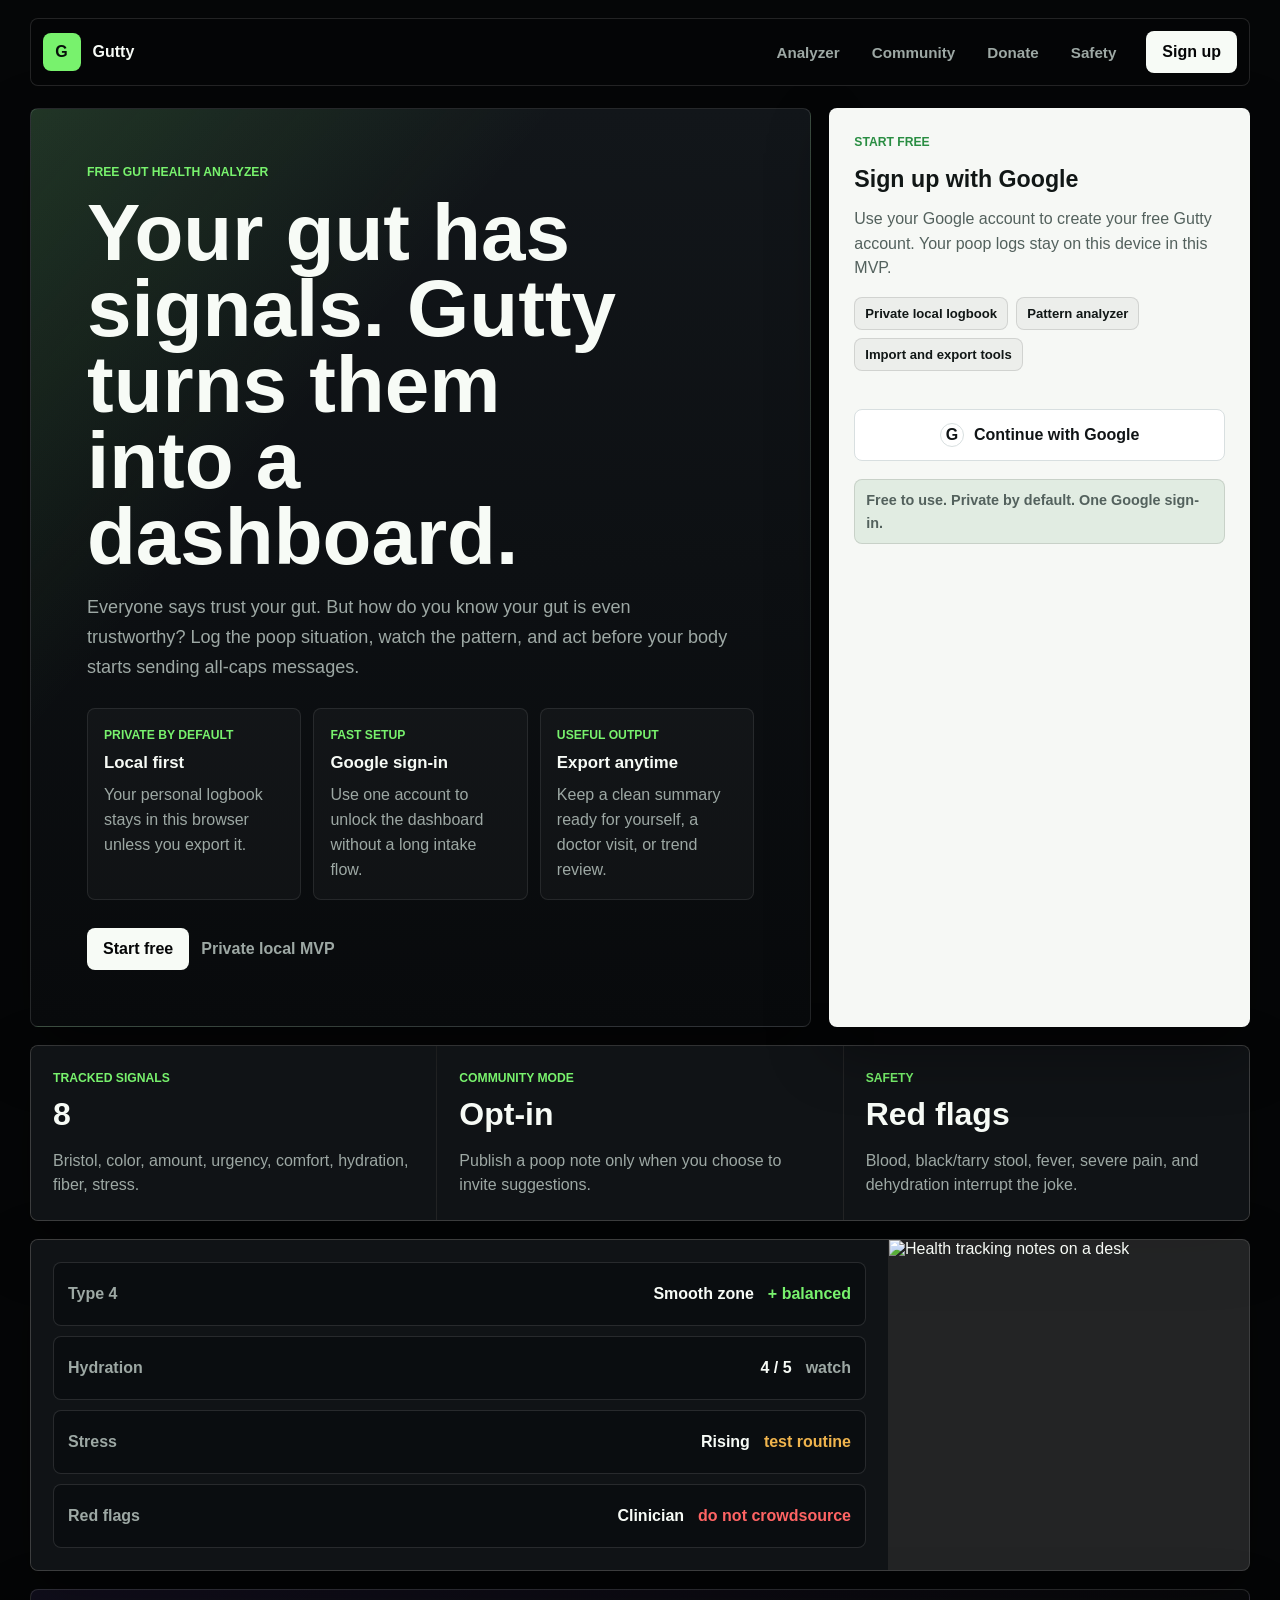
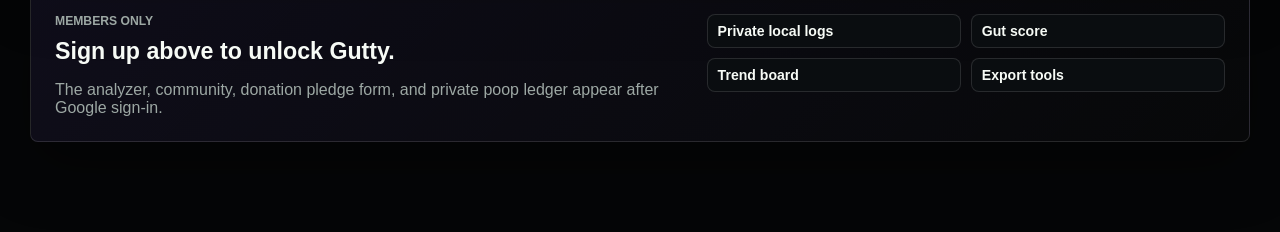
==== index.html @ aa3852d0 "Hide public Gutty sections after cached sign-in" ====
<!doctype html>
<html lang="en">
  <head>
    <meta charset="utf-8" />
    <meta name="viewport" content="width=device-width, initial-scale=1" />
    <title>Gutty</title>
    <link rel="stylesheet" href="/styles.css?v=20260505-dashboard2" />
  </head>
  <body>
    <main class="app-shell">
      <nav class="top-nav" aria-label="Gutty navigation">
        <div class="brand-row">
          <span class="brand-mark">G</span>
          <span class="brand-name">Gutty</span>
        </div>
        <div class="nav-links" data-auth-only hidden>
          <a href="#analyzer">Analyzer</a>
          <a href="#community">Community</a>
          <a href="#donate">Donate</a>
          <a href="#safety">Safety</a>
        </div>
        <a id="navAction" class="nav-action" href="#signup">Sign up</a>
      </nav>

      <section class="hero" data-public-only>
        <div class="hero-copy">
          <p class="eyebrow">Free gut health analyzer</p>
          <h1>Your gut has signals. Gutty turns them into a dashboard.</h1>
          <p class="lede">
            Everyone says trust your gut. But how do you know your gut is even trustworthy? Log the poop
            situation, watch the pattern, and act before your body starts sending all-caps messages.
          </p>
          <div class="hero-trust-grid" aria-label="Gutty basics">
            <article>
              <span class="label">Private by default</span>
              <strong>Local first</strong>
              <p>Your personal logbook stays in this browser unless you export it.</p>
            </article>
            <article>
              <span class="label">Fast setup</span>
              <strong>Google sign-in</strong>
              <p>Use one account to unlock the dashboard without a long intake flow.</p>
            </article>
            <article>
              <span class="label">Useful output</span>
              <strong>Export anytime</strong>
              <p>Keep a clean summary ready for yourself, a doctor visit, or trend review.</p>
            </article>
          </div>
          <div class="hero-actions">
            <a class="hero-button" href="#signup">Start free</a>
            <span id="privacyMode">Private local MVP</span>
          </div>
        </div>
        <aside id="signup" class="signup-panel" aria-label="Sign up for Gutty">
          <p class="kicker" id="signupKicker">Start free</p>
          <h2 id="signupTitle">Sign up with Google</h2>
          <p id="signupCopy">
            Use your Google account to create your free Gutty account. Your poop logs stay on this device in
            this MVP.
          </p>
          <div class="signup-notes" aria-label="What happens after signup">
            <div>Private local logbook</div>
            <div>Pattern analyzer</div>
            <div>Import and export tools</div>
          </div>
          <div id="googleAuthBlock" class="google-auth-block">
            <button id="googleSignupButton" type="button" class="google-button" aria-label="Continue with Google">
              <span class="google-mark">G</span>
              Continue with Google
            </button>
          </div>
          <div id="signedInPanel" class="signed-in-panel" hidden>
            <span class="signed-in-label">Google account connected</span>
            <strong id="signedInName">Signed in</strong>
            <span id="signedInEmail"></span>
            <button id="signOutButton" type="button" class="text-button">Sign out</button>
          </div>
          <form id="signupForm" class="gut-form backup-signup" hidden>
            <label>
              Name
              <input name="name" type="text" autocomplete="name" placeholder="Sandra" />
            </label>
            <label>
              Email
              <input name="email" type="email" autocomplete="email" placeholder="you@example.com" />
            </label>
            <label>
              What are you tracking?
              <select name="reason">
                <option value="google signup">Google signup</option>
                <option value="building a baseline">Building a baseline</option>
                <option value="constipation patterns">Constipation patterns</option>
                <option value="loose stool patterns">Loose stool patterns</option>
                <option value="food trigger clues">Food trigger clues</option>
                <option value="general gut curiosity">General gut curiosity</option>
              </select>
            </label>
            <button type="submit" class="primary">Use Gutty free</button>
          </form>
          <p id="signupStatus" class="status-pill">No payment. No shame. Just your Google account.</p>
        </aside>
      </section>

      <section class="exchange-strip" aria-label="Gutty highlights" data-public-only>
        <article>
          <span class="label">Tracked signals</span>
          <strong>8</strong>
          <p>Bristol, color, amount, urgency, comfort, hydration, fiber, stress.</p>
        </article>
        <article>
          <span class="label">Community mode</span>
          <strong>Opt-in</strong>
          <p>Publish a poop note only when you choose to invite suggestions.</p>
        </article>
        <article>
          <span class="label">Safety</span>
          <strong>Red flags</strong>
          <p>Blood, black/tarry stool, fever, severe pain, and dehydration interrupt the joke.</p>
        </article>
      </section>

      <section class="market-preview" aria-label="Gutty signal board" data-public-only>
        <div class="signal-board">
          <div class="signal-row positive">
            <span>Type 4</span>
            <strong>Smooth zone</strong>
            <em>+ balanced</em>
          </div>
          <div class="signal-row">
            <span>Hydration</span>
            <strong>4 / 5</strong>
            <em>watch</em>
          </div>
          <div class="signal-row warning">
            <span>Stress</span>
            <strong>Rising</strong>
            <em>test routine</em>
          </div>
          <div class="signal-row urgent">
            <span>Red flags</span>
            <strong>Clinician</strong>
            <em>do not crowdsource</em>
          </div>
        </div>
        <img
          src="https://images.unsplash.com/photo-1505751172876-fa1923c5c528?auto=format&fit=crop&w=900&q=80"
          alt="Health tracking notes on a desk"
        />
      </section>

      <section id="appGate" class="locked-message" aria-live="polite" data-public-only>
        <div class="gate-layout">
          <div>
            <p class="kicker">Members only</p>
            <h2>Sign up above to unlock Gutty.</h2>
            <p>The analyzer, community, donation pledge form, and private poop ledger appear after Google sign-in.</p>
          </div>
          <div class="gate-list" aria-label="What unlocks after signup">
            <span>Private local logs</span>
            <span>Gut score</span>
            <span>Trend board</span>
            <span>Export tools</span>
          </div>
        </div>
      </section>

      <div id="appContent" class="app-content is-locked" aria-hidden="true" hidden>
        <section class="dashboard-banner" aria-label="How to use Gutty">
          <div>
            <p class="kicker">Private dashboard</p>
            <h2>Your Gutty workspace is ready.</h2>
            <p>Log a field report, review the score and trends, then export a clean summary when the pattern matters.</p>
          </div>
          <div class="dashboard-steps" aria-label="Gutty flow">
            <a href="#logForm">Log</a>
            <a href="#analyzer">Review</a>
            <a href="#community">Export</a>
          </div>
        </section>
      <section id="analyzer" class="grid top-grid" aria-label="Gutty overview">
        <article class="score-panel">
          <p class="kicker">Gut check</p>
          <div class="score-row">
            <strong id="gutScore">50</strong>
            <span>/100</span>
          </div>
          <h2 id="gutHeadline">Gutty is warming up</h2>
          <p id="gutSummary">Log your first situation to start learning your baseline.</p>
          <div class="next-step-box">
            <span class="label">Next move</span>
            <p id="nextStep">The throne awaits data.</p>
          </div>
        </article>

        <article class="metric-strip" aria-label="Stats">
          <div class="metric-block">
            <span class="label">Total logs</span>
            <strong id="logCount">0</strong>
          </div>
          <div class="metric-block">
            <span class="label">This week</span>
            <strong id="weekCount">0</strong>
          </div>
          <div class="metric-block">
            <span class="label">Streak</span>
            <strong id="streakCount">0</strong>
          </div>
          <div class="metric-block">
            <span class="label">Red flags</span>
            <strong id="redFlagCount">0</strong>
          </div>
          <div class="metric-block">
            <span class="label">Avg Bristol</span>
            <strong id="avgBristol">0</strong>
          </div>
          <div class="metric-block">
            <span class="label">Comfort</span>
            <strong id="avgComfort">0</strong>
          </div>
        </article>
      </section>

      <section class="grid main-grid">
        <article class="tool-panel">
          <div class="section-head">
            <p class="kicker">Field report</p>
            <h2>Log your poop situation</h2>
          </div>
          <form id="logForm" class="gut-form">
            <label>
              When
              <input name="logged_at" type="datetime-local" />
            </label>
            <label>
              Bristol type
              <select name="bristol_type" required>
                <option value="1">1 - Hard separate lumps</option>
                <option value="2">2 - Lumpy sausage</option>
                <option value="3">3 - Cracked sausage</option>
                <option value="4" selected>4 - Smooth soft sausage</option>
                <option value="5">5 - Soft blobs</option>
                <option value="6">6 - Mushy fluffy pieces</option>
                <option value="7">7 - Watery liquid</option>
              </select>
            </label>
            <div class="form-row">
              <label>
                Color
                <select name="color">
                  <option value="brown">Brown</option>
                  <option value="green">Green</option>
                  <option value="yellow">Yellow</option>
                  <option value="black">Black</option>
                  <option value="red">Red</option>
                  <option value="pale">Pale</option>
                </select>
              </label>
              <label>
                Amount
                <select name="amount">
                  <option value="small">Small</option>
                  <option value="medium" selected>Medium</option>
                  <option value="large">Large</option>
                </select>
              </label>
            </div>
            <div class="quick-log" aria-label="Quick log presets">
              <button type="button" data-preset="smooth">Smooth baseline</button>
              <button type="button" data-preset="hard">Hard / slow</button>
              <button type="button" data-preset="loose">Loose / urgent</button>
            </div>
            <div class="slider-grid">
              <label>Urgency <input name="urgency" type="range" min="1" max="5" value="3" /></label>
              <label>Comfort <input name="comfort" type="range" min="1" max="5" value="4" /></label>
              <label>Hydration <input name="hydration" type="range" min="1" max="5" value="3" /></label>
              <label>Fiber <input name="fiber" type="range" min="1" max="5" value="3" /></label>
              <label>Stress <input name="stress" type="range" min="1" max="5" value="3" /></label>
            </div>
            <div class="form-row">
              <label>
                Food and drink clues
                <input name="foods" type="text" placeholder="coffee, spicy food, dairy, travel" />
              </label>
              <label>
                Symptoms
                <input name="symptoms" type="text" placeholder="bloating, cramps, gas, nausea" />
              </label>
            </div>
            <fieldset>
              <legend>Red flags</legend>
              <label><input name="flags" type="checkbox" value="blood" /> Blood</label>
              <label><input name="flags" type="checkbox" value="black_tarry" /> Black or tarry</label>
              <label><input name="flags" type="checkbox" value="severe_pain" /> Severe pain</label>
              <label><input name="flags" type="checkbox" value="fever" /> Fever</label>
              <label><input name="flags" type="checkbox" value="dehydration" /> Dehydration</label>
            </fieldset>
            <label>
              Notes
              <textarea name="notes" rows="4" placeholder="What did you eat, drink, feel, or regret?"></textarea>
            </label>
            <button type="submit" class="primary">Analyze this poop</button>
          </form>
          <p id="status" class="status-pill">Ready when your gut is.</p>
        </article>

        <article class="tool-panel">
          <div class="section-head">
            <p class="kicker">Analyzer</p>
            <h2>What Gutty noticed</h2>
          </div>
          <div id="patternList" class="pattern-list"></div>
          <div id="triggerList" class="trigger-list" aria-label="Possible trigger patterns"></div>
          <div id="trendPanel" class="trend-panel" aria-label="Trend snapshot"></div>
          <div id="heatmapPanel" class="heatmap-panel" aria-label="Recent logging heatmap"></div>
          <div id="actionPlan" class="action-plan" aria-label="Suggested next steps"></div>
          <div class="care-note">
            Gutty can notice patterns. Gutty cannot diagnose you. Blood, tarry black stool, severe pain,
            fever, dehydration, or symptoms that persist deserve a real clinician.
          </div>
        </article>
      </section>

      <section id="community" class="grid lower-grid">
        <article id="safety" class="tool-panel">
          <div class="section-head">
            <p class="kicker">Community</p>
            <h2>Publish a poop note</h2>
          </div>
          <form id="communityForm" class="gut-form">
            <label>
              Display name
              <input name="display_name" type="text" placeholder="anonymous gut scout" />
            </label>
            <label>
              Your situation
              <textarea name="story" rows="4" placeholder="Publicize your own poop, with dignity or without."></textarea>
            </label>
            <label>
              Suggestion you are inviting
              <textarea name="suggestion" rows="3" placeholder="Ask for food ideas, hydration routines, or what to track next."></textarea>
            </label>
            <button type="submit" class="secondary">Publish locally</button>
          </form>
        </article>

        <article class="tool-panel">
          <div class="section-head">
            <p class="kicker">Recent logs</p>
            <h2>Your private poop ledger</h2>
          </div>
          <div id="recentList" class="recent-list"></div>
        </article>
      </section>

      <section class="grid community-grid">
        <article class="tool-panel">
          <div class="section-head">
            <p class="kicker">Gut wall</p>
            <h2>Community suggestions</h2>
          </div>
          <div id="communityList" class="community-list"></div>
        </article>
        <article class="tool-panel launch-card">
          <p class="kicker">Data controls</p>
          <h2>Your private poop ledger is yours.</h2>
          <p>
            Export your local logs before experimenting, copy a short clinician-friendly summary, or clear
            this browser when you want a fresh notebook.
          </p>
          <div id="localVault" class="local-vault" aria-label="Local health vault status">
            <div>
              <span class="label">Browser logs</span>
              <strong id="vaultLogCount">0</strong>
            </div>
            <div>
              <span class="label">Frequency-only</span>
              <strong id="vaultImportedCount">0</strong>
            </div>
            <div>
              <span class="label">Last import</span>
              <strong id="vaultLastImport">Never</strong>
            </div>
          </div>
          <label id="importDropZone" class="import-drop-zone" for="importJsonInput">
            <span>Drop a Gutty JSON file here or choose one from this Mac.</span>
            <strong>Private file stays in this browser.</strong>
          </label>
          <div class="control-grid" aria-label="Local data controls">
            <button id="importJsonButton" type="button" class="secondary">Import JSON</button>
            <button id="exportCsvButton" type="button" class="secondary">Export CSV</button>
            <button id="exportJsonButton" type="button" class="secondary">Export JSON</button>
            <button id="copySummaryButton" type="button" class="secondary">Copy summary</button>
            <button id="doctorReportButton" type="button" class="secondary">Doctor report</button>
            <button id="resetButton" type="button" class="danger">Clear local data</button>
            <input id="importJsonInput" type="file" accept="application/json,.json" hidden />
          </div>
          <p id="dataControlStatus" class="status-pill">Your poop logs are stored in this browser.</p>
        </article>
      </section>

      <section class="privacy-section" aria-label="Privacy promise">
        <article>
          <p class="kicker">Privacy posture</p>
          <h2>Gutty asks for an account, not your medical chart.</h2>
          <p>
            Google sign-in tells Gutty who is using the app. The sensitive poop ledger stays local in this
            browser until account-level privacy, deletion, and export controls are ready for cloud sync.
          </p>
        </article>
        <article>
          <p class="kicker">Safety boundary</p>
          <h2>Patterns are not diagnoses.</h2>
          <p>
            Gutty is a tracker and reflection tool. Red stool, black tarry stool, severe pain, fever,
            dehydration, or symptoms that persist should go to a clinician instead of a comment thread.
          </p>
        </article>
      </section>

      <section id="donate" class="donation-section">
        <article class="donation-copy">
          <p class="kicker">Pay what you want</p>
          <h2>Gutty stays 100% free.</h2>
          <p>
            Donations are optional support for hosting, maintenance, research, and the questionable courage it
            takes to build public-interest poop software.
          </p>
        </article>
        <article class="donation-card">
          <form id="donationForm" class="gut-form">
            <div class="amount-grid" aria-label="Donation amounts">
              <button type="button" data-amount="3">$3</button>
              <button type="button" data-amount="7">$7</button>
              <button type="button" data-amount="15">$15</button>
              <button type="button" data-amount="25">$25</button>
            </div>
            <label>
              Custom amount
              <input name="amount" type="number" min="1" max="10000" step="0.01" value="7.00" required />
            </label>
            <div class="form-row">
              <label>
                Name
                <input name="name" type="text" autocomplete="name" placeholder="Gutty supporter" required />
              </label>
              <label>
                Email
                <input name="email" type="email" autocomplete="email" placeholder="you@example.com" required />
              </label>
            </div>
            <label>
              Note
              <textarea name="message" rows="3" placeholder="Keep Gutty free for everyone."></textarea>
            </label>
            <button type="submit" class="primary">Pledge support</button>
          </form>
          <p id="donationStatus" class="status-pill">
            Demo pledge only. Add Stripe, PayPal, or Ko-fi before collecting real payments.
          </p>
        </article>
      </section>
      </div>
    </main>

    <script src="https://cdn.jsdelivr.net/npm/@supabase/supabase-js@2" defer></script>
    <script src="/app.js?v=20260505-dashboard2" defer></script>
  </body>
</html>
---- styles.css ----
:root {
  --bg: #050607;
  --panel: #101316;
  --panel-strong: #171b20;
  --surface: #f6f8f5;
  --text: #f7fbf6;
  --text-dark: #111716;
  --muted: #9da8a4;
  --muted-dark: #53615d;
  --line: rgba(255, 255, 255, 0.12);
  --line-dark: rgba(17, 23, 22, 0.12);
  --green: #78f26d;
  --green-dark: #298d42;
  --violet: #8c6cff;
  --warning: #f0b44d;
  --danger: #ff6464;
  --shadow: 0 24px 60px rgba(0, 0, 0, 0.36);
}

* {
  box-sizing: border-box;
}

html {
  scroll-behavior: smooth;
}

body {
  margin: 0;
  min-height: 100vh;
  color: var(--text);
  background: var(--bg);
  font-family: Inter, "Avenir Next", "Helvetica Neue", Arial, sans-serif;
}

a {
  color: inherit;
  text-decoration: none;
}

.app-shell {
  width: min(1220px, calc(100% - 32px));
  margin: 0 auto;
  padding: 18px 0 72px;
}

body.is-authenticated .app-shell {
  width: min(1320px, calc(100% - 32px));
}

.top-nav {
  position: sticky;
  top: 12px;
  z-index: 10;
  display: grid;
  grid-template-columns: 1fr auto auto;
  align-items: center;
  gap: 20px;
  margin-bottom: 22px;
  padding: 12px;
  border: 1px solid var(--line);
  border-radius: 8px;
  background: rgba(5, 6, 7, 0.9);
  backdrop-filter: blur(18px);
}

.brand-row,
.hero-actions,
.nav-links,
.score-row,
.section-head,
.community-head {
  display: flex;
  align-items: center;
  gap: 12px;
}

.brand-mark {
  display: inline-flex;
  align-items: center;
  justify-content: center;
  width: 38px;
  height: 38px;
  border-radius: 8px;
  background: var(--green);
  color: #08100b;
  font-weight: 900;
}

.brand-name {
  font-weight: 900;
  letter-spacing: 0;
}

.nav-links {
  color: var(--muted);
  font-size: 0.95rem;
  font-weight: 800;
}

.nav-links a,
.nav-action,
.hero-button {
  min-height: 42px;
  display: inline-flex;
  align-items: center;
  justify-content: center;
  border-radius: 8px;
  font-weight: 900;
}

.nav-links a {
  padding: 0 10px;
}

.nav-action,
.hero-button {
  padding: 0 16px;
  background: var(--text);
  color: #050607;
}

.hero {
  display: grid;
  grid-template-columns: minmax(0, 1.3fr) minmax(360px, 0.7fr);
  gap: 18px;
  min-height: 560px;
  margin-bottom: 18px;
}

.hero-copy,
.signup-panel,
.exchange-strip,
.market-preview,
.tool-panel,
.score-panel,
.metric-strip,
.locked-message,
.privacy-section article {
  border: 1px solid var(--line);
  border-radius: 8px;
  box-shadow: var(--shadow);
}

.hero-copy {
  display: grid;
  align-content: center;
  padding: 56px;
  background:
    linear-gradient(130deg, rgba(120, 242, 109, 0.14), transparent 34%),
    linear-gradient(180deg, #12161a, #080a0c);
}

.signup-panel {
  position: sticky;
  top: 86px;
  display: grid;
  align-content: start;
  gap: 14px;
  padding: 24px;
  background: var(--surface);
  color: var(--text-dark);
}

.signup-panel p {
  margin: 0;
  color: var(--muted-dark);
  line-height: 1.55;
}

.eyebrow,
.kicker,
.label {
  margin: 0;
  color: var(--green);
  font-size: 0.76rem;
  font-weight: 900;
  letter-spacing: 0;
  text-transform: uppercase;
}

.signup-panel .kicker,
.signup-panel .label,
.metric-block .label {
  color: var(--green-dark);
}

h1,
h2,
h3,
p {
  overflow-wrap: anywhere;
}

h1 {
  max-width: 12ch;
  margin: 16px 0 18px;
  font-size: 5rem;
  line-height: 0.95;
  letter-spacing: 0;
}

h2 {
  margin: 0;
  font-size: 1.45rem;
  letter-spacing: 0;
}

h3 {
  margin: 0 0 8px;
  font-size: 1rem;
}

.lede {
  max-width: 64ch;
  margin: 0;
  color: var(--muted);
  font-size: 1.13rem;
  line-height: 1.65;
}

.hero-actions {
  margin-top: 28px;
  flex-wrap: wrap;
}

.hero-actions span {
  color: var(--muted);
  font-weight: 800;
}

.grid {
  display: grid;
  gap: 18px;
  margin-bottom: 18px;
}

.exchange-strip {
  display: grid;
  grid-template-columns: repeat(3, minmax(0, 1fr));
  gap: 1px;
  margin-bottom: 18px;
  overflow: hidden;
  background: var(--line);
}

.exchange-strip article {
  min-height: 154px;
  padding: 22px;
  background: var(--panel);
}

.exchange-strip strong {
  display: block;
  margin-top: 10px;
  color: var(--text);
  font-size: 2rem;
}

.exchange-strip p {
  margin-bottom: 0;
  color: var(--muted);
  line-height: 1.55;
}

.market-preview {
  display: grid;
  grid-template-columns: minmax(0, 1fr) 360px;
  gap: 1px;
  margin-bottom: 18px;
  overflow: hidden;
  background: var(--line);
}

.signal-board {
  display: grid;
  gap: 10px;
  padding: 22px;
  background: var(--panel);
}

.signal-row {
  display: grid;
  grid-template-columns: 1fr auto auto;
  align-items: center;
  gap: 14px;
  min-height: 64px;
  padding: 12px 14px;
  border: 1px solid var(--line);
  border-radius: 8px;
  background: #0a0d10;
}

.signal-row span,
.signal-row em {
  color: var(--muted);
  font-style: normal;
  font-weight: 800;
}

.signal-row strong {
  color: var(--text);
}

.signal-row.positive em {
  color: var(--green);
}

.signal-row.warning em {
  color: var(--warning);
}

.signal-row.urgent em {
  color: var(--danger);
}

.market-preview img {
  width: 100%;
  height: 100%;
  min-height: 320px;
  object-fit: cover;
}

.locked-message {
  margin-bottom: 18px;
  padding: 24px;
  background: linear-gradient(135deg, rgba(140, 108, 255, 0.08), rgba(255, 255, 255, 0.01));
}

.locked-message p {
  margin-bottom: 0;
  color: var(--muted);
}

.gate-list {
  display: grid;
  grid-template-columns: repeat(2, minmax(0, 1fr));
  gap: 10px;
  margin-top: 0;
}

.gate-list span {
  padding: 8px 10px;
  border: 1px solid var(--line);
  border-radius: 8px;
  color: var(--text);
  background: #0a0d10;
  font-size: 0.88rem;
  font-weight: 900;
}

.app-content.is-locked {
  display: none;
}

.top-grid {
  grid-template-columns: 1.2fr 0.8fr;
}

.main-grid,
.lower-grid,
.community-grid {
  grid-template-columns: 1fr 1fr;
}

.score-panel,
.metric-strip,
.tool-panel {
  padding: 24px;
  background: linear-gradient(180deg, rgba(255, 255, 255, 0.025), rgba(255, 255, 255, 0.01));
  border: 1px solid var(--line);
  border-radius: 8px;
  box-shadow: var(--shadow);
}

.score-row {
  align-items: baseline;
  margin: 14px 0;
}

.score-row strong {
  color: var(--green);
  font-size: 4rem;
  line-height: 1;
}

.score-row span,
.score-panel p,
.tool-panel p,
.recent-item p,
.community-card p,
.care-note,
.empty {
  color: var(--muted);
  line-height: 1.58;
}

.metric-strip {
  display: grid;
  grid-template-columns: repeat(3, minmax(0, 1fr));
  gap: 12px;
  align-content: start;
}

.metric-block {
  min-height: 112px;
  padding: 16px;
  border: 1px solid var(--line);
  border-radius: 8px;
  background: rgba(10, 13, 16, 0.92);
}

.metric-block strong {
  display: block;
  margin-top: 10px;
  color: var(--text);
  font-size: 2.1rem;
}

.section-head {
  justify-content: space-between;
  margin-bottom: 18px;
  padding-bottom: 14px;
  border-bottom: 1px solid rgba(255, 255, 255, 0.08);
}

.gut-form {
  display: grid;
  gap: 14px;
}


.hero-trust-grid {
  display: grid;
  grid-template-columns: repeat(3, minmax(0, 1fr));
  gap: 12px;
  margin-top: 26px;
}

.hero-trust-grid article {
  min-height: 132px;
  padding: 16px;
  border: 1px solid rgba(255, 255, 255, 0.09);
  border-radius: 8px;
  background: rgba(255, 255, 255, 0.03);
}

.hero-trust-grid strong {
  display: block;
  margin-top: 10px;
  font-size: 1.05rem;
}

.hero-trust-grid p {
  margin: 10px 0 0;
  color: var(--muted);
  line-height: 1.55;
}

.signup-notes {
  display: flex;
  flex-wrap: wrap;
  gap: 8px;
  margin: 2px 0 4px;
}

.signup-notes div {
  padding: 8px 10px;
  border: 1px solid rgba(17, 23, 22, 0.12);
  border-radius: 8px;
  background: rgba(17, 23, 22, 0.04);
  color: var(--text-dark);
  font-size: 0.82rem;
  font-weight: 800;
}

.gate-layout {
  display: grid;
  grid-template-columns: minmax(0, 1.1fr) minmax(300px, 0.9fr);
  gap: 18px;
  align-items: start;
}

.gate-layout h2 {
  margin-top: 10px;
}

.dashboard-banner {
  display: grid;
  grid-template-columns: minmax(0, 1.1fr) minmax(260px, 0.9fr);
  gap: 18px;
  align-items: center;
  margin-bottom: 18px;
  padding: 24px;
  border: 1px solid var(--line);
  border-radius: 8px;
  background: linear-gradient(135deg, rgba(120, 242, 109, 0.08), rgba(255, 255, 255, 0.02));
  box-shadow: var(--shadow);
}

body.is-authenticated .dashboard-banner {
  margin-top: 0;
}

.dashboard-banner h2 {
  margin-top: 10px;
  font-size: 2rem;
}

.dashboard-banner p:last-child {
  margin-bottom: 0;
}

.dashboard-steps {
  display: grid;
  grid-template-columns: repeat(3, minmax(0, 1fr));
  gap: 10px;
}

.dashboard-steps a {
  display: inline-flex;
  align-items: center;
  justify-content: center;
  min-height: 76px;
  padding: 12px;
  border: 1px solid var(--line);
  border-radius: 8px;
  background: #0a0d10;
  color: var(--text);
  font-size: 0.95rem;
  font-weight: 900;
}

.dashboard-steps a:hover {
  border-color: rgba(120, 242, 109, 0.5);
  background: rgba(120, 242, 109, 0.08);
}

.form-row,
.slider-grid {
  display: grid;
  grid-template-columns: 1fr 1fr;
  gap: 12px;
}

label {
  display: grid;
  gap: 8px;
  color: inherit;
  font-size: 0.94rem;
  font-weight: 800;
}

input,
select,
textarea {
  width: 100%;
  border: 1px solid var(--line-dark);
  border-radius: 8px;
  background: #ffffff;
  color: var(--text-dark);
  font: inherit;
  font-weight: 650;
  padding: 12px 13px;
  transition: border-color 150ms ease, box-shadow 150ms ease, background 150ms ease;
}

.tool-panel input,
.tool-panel select,
.tool-panel textarea {
  border-color: rgba(255, 255, 255, 0.1);
  background: rgba(10, 13, 16, 0.88);
  color: var(--text);
}

textarea {
  resize: vertical;
}

input:focus,
select:focus,
textarea:focus {
  outline: 3px solid rgba(120, 242, 109, 0.2);
  border-color: var(--green);
}

input[type="range"] {
  padding: 0;
  accent-color: var(--green);
}

fieldset {
  display: grid;
  grid-template-columns: repeat(2, minmax(0, 1fr));
  gap: 10px;
  margin: 0;
  padding: 14px;
  border: 1px solid var(--line);
  border-radius: 8px;
}

legend {
  padding: 0 8px;
  color: var(--green);
  font-weight: 900;
}

fieldset label {
  display: flex;
  align-items: center;
  gap: 8px;
  font-weight: 750;
}

fieldset input {
  width: auto;
}

button {
  min-height: 44px;
  border: 0;
  border-radius: 8px;
  padding: 13px 18px;
  color: #071009;
  background: var(--green);
  cursor: pointer;
  font: inherit;
  font-weight: 900;
  transition: transform 150ms ease, box-shadow 150ms ease, opacity 150ms ease;
}

button:hover,
.nav-action:hover,
.hero-button:hover {
  transform: translateY(-1px);
  box-shadow: 0 12px 24px rgba(120, 242, 109, 0.18);
}

.primary {
  background: var(--green);
}

.secondary {
  background: var(--text);
  color: #050607;
}

.google-auth-block {
  margin: 20px 0 4px;
}

.google-button {
  width: 100%;
  display: inline-flex;
  align-items: center;
  justify-content: center;
  gap: 10px;
  border: 1px solid #d8dfe0;
  background: #ffffff;
  color: #101416;
}

.google-mark {
  display: inline-grid;
  width: 24px;
  height: 24px;
  place-items: center;
  border: 1px solid #d8dfe0;
  border-radius: 50%;
  font-weight: 900;
}

.google-button:disabled {
  cursor: wait;
  opacity: 0.7;
}

.backup-signup[hidden] {
  display: none;
}

.signed-in-panel {
  display: grid;
  gap: 7px;
  margin: 20px 0 4px;
  padding: 16px;
  border: 1px solid rgba(41, 141, 66, 0.28);
  border-radius: 8px;
  background: linear-gradient(180deg, rgba(41, 141, 66, 0.12), rgba(41, 141, 66, 0.05));
  color: #101416;
}

.signed-in-panel[hidden] {
  display: none;
}

.signed-in-label {
  color: #297d42;
  font-size: 0.72rem;
  font-weight: 900;
  text-transform: uppercase;
}

.signed-in-panel strong,
.signed-in-panel span {
  overflow-wrap: anywhere;
}

.text-button {
  justify-self: start;
  min-height: 0;
  padding: 0;
  border: 0;
  background: transparent;
  color: #297d42;
  font-size: 0.92rem;
  font-weight: 900;
}

.text-button:hover {
  box-shadow: none;
  text-decoration: underline;
  transform: none;
}

.danger {
  margin-top: 14px;
  background: var(--danger);
  color: #180707;
}

.status-pill,
.flag-chip {
  display: inline-flex;
  width: fit-content;
  align-items: center;
  margin-top: 14px;
  padding: 9px 11px;
  border: 1px solid var(--line);
  border-radius: 8px;
  background: rgba(120, 242, 109, 0.08);
  color: var(--muted);
  font-size: 0.9rem;
  font-weight: 800;
}

.signup-panel .status-pill {
  border-color: var(--line-dark);
  background: rgba(41, 141, 66, 0.1);
  color: var(--muted-dark);
}

.next-step-box,
.care-note {
  margin-top: 18px;
  padding: 16px;
  border: 1px solid var(--line);
  border-radius: 8px;
  background: #0a0d10;
}

.next-step-box p {
  margin: 6px 0 0;
}

.action-plan {
  margin-top: 18px;
  padding: 16px;
  border: 1px solid rgba(120, 242, 109, 0.26);
  border-radius: 8px;
  background: rgba(120, 242, 109, 0.06);
}

.action-plan h3 {
  margin-bottom: 10px;
}

.action-plan ol {
  margin: 0;
  padding-left: 22px;
  color: var(--muted);
  line-height: 1.6;
}

.action-plan li + li {
  margin-top: 7px;
}

.pattern-list,
.recent-list,
.community-list {
  display: grid;
  gap: 12px;
}

.pattern-card,
.recent-item,
.community-card {
  padding: 16px;
  border: 1px solid var(--line);
  border-radius: 8px;
  background: #0a0d10;
}

.pattern-card.good {
  border-left: 6px solid var(--green);
}

.pattern-card.info {
  border-left: 6px solid var(--violet);
}

.pattern-card.warning {
  border-left: 6px solid var(--warning);
}

.pattern-card.urgent {
  border-left: 6px solid var(--danger);
}

.recent-item {
  display: grid;
  grid-template-columns: minmax(0, 1fr) auto;
  gap: 16px;
}

.recent-item span,
.community-head span {
  color: var(--muted);
  font-size: 0.86rem;
  font-weight: 800;
}

.community-head {
  justify-content: space-between;
  margin-bottom: 8px;
}

.launch-card p {
  font-size: 1.03rem;
}

.local-vault {
  display: grid;
  grid-template-columns: repeat(3, minmax(0, 1fr));
  gap: 10px;
  margin: 18px 0 12px;
}

.local-vault div {
  padding: 12px;
  border: 1px solid var(--line);
  border-radius: 8px;
  background: #0a0d10;
}

.local-vault span {
  color: var(--muted);
  font-size: 0.74rem;
  text-transform: uppercase;
}

.local-vault strong {
  display: block;
  margin-top: 6px;
  color: var(--text);
  font-size: 1.2rem;
  overflow-wrap: anywhere;
}

.import-drop-zone {
  display: grid;
  gap: 5px;
  margin: 14px 0;
  padding: 16px;
  border: 1px dashed rgba(157, 241, 132, 0.5);
  border-radius: 8px;
  color: var(--muted);
  background: rgba(157, 241, 132, 0.05);
  cursor: pointer;
}

.import-drop-zone strong {
  color: var(--green);
}

.import-drop-zone.is-dragging {
  background: rgba(157, 241, 132, 0.13);
  border-color: var(--green);
}

.control-grid {
  display: grid;
  grid-template-columns: repeat(2, minmax(0, 1fr));
  gap: 10px;
  margin-top: 18px;
}

.control-grid .danger {
  margin-top: 0;
}

.privacy-section {
  display: grid;
  grid-template-columns: 1fr 1fr;
  gap: 18px;
  margin-bottom: 18px;
}

.privacy-section article {
  padding: 24px;
  background: var(--panel);
}

.privacy-section h2 {
  margin-top: 10px;
}

.privacy-section p {
  color: var(--muted);
  line-height: 1.58;
}


.trigger-list,
.trend-panel,
.heatmap-panel {
  margin-top: 18px;
}

.insight-box {
  display: grid;
  gap: 12px;
  padding: 16px;
  border: 1px solid var(--line);
  border-radius: 8px;
  background: #0a0d10;
}

.insight-box p {
  margin: 0;
}

.trigger-row {
  display: grid;
  grid-template-columns: minmax(0, 1fr) auto auto;
  gap: 10px;
  align-items: center;
  padding: 10px;
  border-radius: 8px;
  background: rgba(255, 255, 255, 0.035);
}

.trigger-row strong {
  color: var(--green);
}

.trigger-row em {
  color: var(--muted);
  font-size: 0.82rem;
  font-style: normal;
  font-weight: 800;
}

.bristol-bars {
  display: grid;
  gap: 8px;
}

.bristol-bar {
  display: grid;
  grid-template-columns: 64px minmax(0, 1fr) 28px;
  gap: 10px;
  align-items: center;
  color: var(--muted);
  font-size: 0.86rem;
  font-weight: 800;
}

.bristol-bar i {
  height: 10px;
  border-radius: 8px;
  background: linear-gradient(90deg, var(--green) calc(var(--bar) * 100%), rgba(255, 255, 255, 0.08) 0);
}

.heatmap-grid {
  display: grid;
  grid-template-columns: repeat(15, minmax(0, 1fr));
  gap: 6px;
}

.heat-cell {
  aspect-ratio: 1;
  border: 1px solid var(--line);
  border-radius: 5px;
  background: rgba(255, 255, 255, 0.04);
}

.heat-cell.level-1 {
  background: rgba(120, 242, 109, 0.22);
}

.heat-cell.level-2 {
  background: rgba(120, 242, 109, 0.48);
}

.heat-cell.level-3 {
  background: rgba(120, 242, 109, 0.78);
}

.heat-cell.has-rough {
  border-color: var(--warning);
}

.heat-cell.has-alert {
  border-color: var(--danger);
  box-shadow: inset 0 0 0 2px rgba(255, 100, 100, 0.45);
}

.donation-section {
  display: grid;
  grid-template-columns: 0.9fr 1.1fr;
  gap: 18px;
  margin-bottom: 18px;
}

.donation-copy,
.donation-card {
  padding: 24px;
  border: 1px solid var(--line);
  border-radius: 8px;
  background: var(--panel);
  box-shadow: var(--shadow);
}

.donation-copy {
  display: grid;
  align-content: center;
  background:
    linear-gradient(135deg, rgba(140, 108, 255, 0.18), transparent 42%),
    var(--panel);
}

.donation-copy h2 {
  margin-top: 12px;
  font-size: 3rem;
  line-height: 1;
}

.donation-copy p {
  color: var(--muted);
  line-height: 1.58;
}

.amount-grid,
.quick-log {
  display: grid;
  grid-template-columns: repeat(4, minmax(0, 1fr));
  gap: 10px;
}

.quick-log {
  grid-template-columns: repeat(3, minmax(0, 1fr));
}

.amount-grid button,
.quick-log button {
  color: var(--text);
  background: #0a0d10;
  border: 1px solid var(--line);
}

.amount-grid button.is-selected,
.quick-log button.is-selected {
  color: #071009;
  background: var(--green);
}

@media (max-width: 980px) {
  .top-nav,
  .hero,
  .hero-trust-grid,
  .exchange-strip,
  .market-preview,
  .gate-layout,
  .dashboard-banner,
  .donation-section,
  .privacy-section,
  .top-grid,
  .main-grid,
  .lower-grid,
  .community-grid,
  .form-row,
  .slider-grid,
  .metric-strip,
  fieldset {
    grid-template-columns: 1fr;
  }

  .nav-links {
    display: none;
  }

  .app-shell {
    width: min(100% - 20px, 1220px);
    padding-top: 10px;
  }

  .hero {
    min-height: auto;
  }

  .hero-copy {
    padding: 28px;
  }

  h1 {
    font-size: 3.2rem;
  }

  .signup-panel,
  .score-panel,
  .metric-strip,
  .tool-panel,
  .donation-copy,
  .donation-card,
  .privacy-section article {
    padding: 18px;
  }

  .market-preview img {
    min-height: 220px;
  }

  .signup-panel {
    position: static;
  }

  .dashboard-banner h2 {
    font-size: 1.6rem;
  }

  .section-head,
  .recent-item,
  .community-head {
    align-items: flex-start;
    flex-direction: column;
  }
}

@media (max-width: 560px) {
  .local-vault {
    grid-template-columns: 1fr;
  }

  h1 {
    font-size: 2.55rem;
  }

  .top-nav {
    grid-template-columns: 1fr auto;
  }

  .score-row strong {
    font-size: 3.2rem;
  }

  .signal-row {
    grid-template-columns: 1fr;
  }

  .amount-grid,
  .quick-log,
  .control-grid,
  .dashboard-steps,
  .gate-list {
    grid-template-columns: repeat(2, minmax(0, 1fr));
  }

  .metric-strip {
    grid-template-columns: 1fr;
  }

  .trigger-row,
  .bristol-bar {
    grid-template-columns: 1fr;
  }

  .heatmap-grid {
    grid-template-columns: repeat(10, minmax(0, 1fr));
  }
}
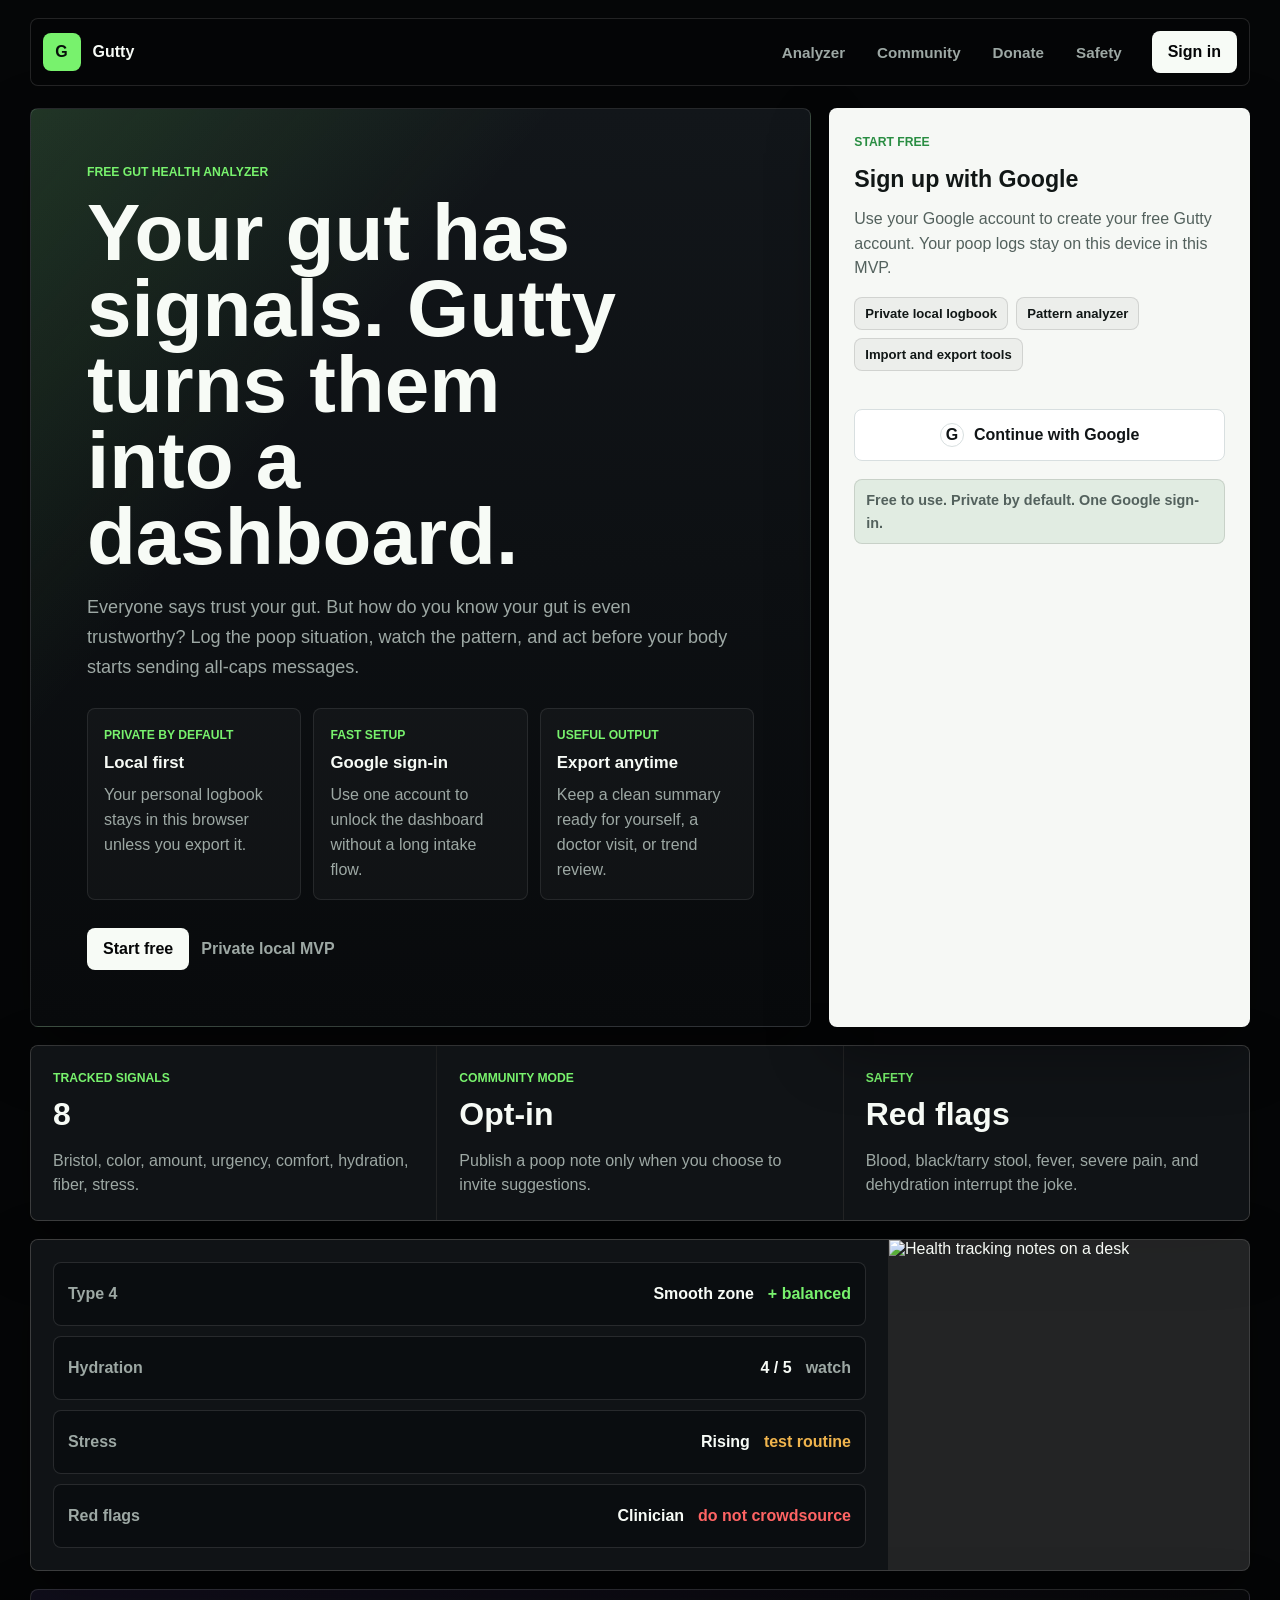
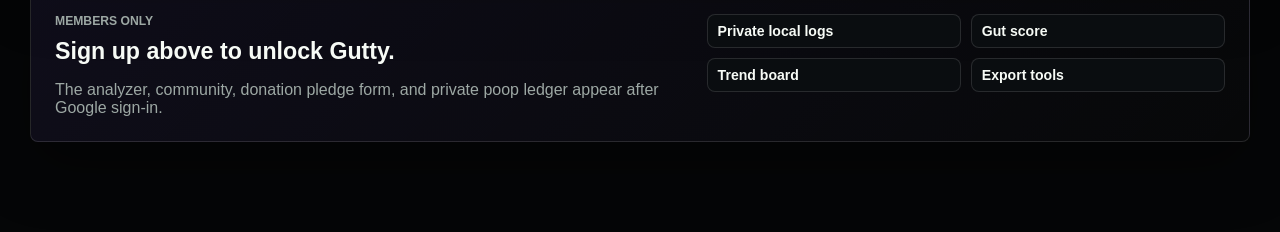
==== commit d98d94bf: "Make Gutty account page discoverable" ====
--- a/index.html
+++ b/index.html
@@ -4,7 +4,19 @@
     <meta charset="utf-8" />
     <meta name="viewport" content="width=device-width, initial-scale=1" />
     <title>Gutty</title>
-    <link rel="stylesheet" href="/styles.css?v=20260505-dashboard2" />
+    <script>
+      try {
+        var isLoginPage = location.pathname.replace(/\/$/, "") === "/login";
+        var hasGuttyUser = localStorage.getItem("gutty_signup");
+        var hasSupabaseUser = Object.keys(localStorage).some(function (key) {
+          return key.indexOf("supabase") !== -1 && key.indexOf("auth-token") !== -1 && localStorage.getItem(key);
+        });
+        if (!isLoginPage && (hasGuttyUser || hasSupabaseUser)) {
+          document.documentElement.classList.add("has-gutty-session");
+        }
+      } catch (error) {}
+    </script>
+    <link rel="stylesheet" href="/styles.css?v=20260505-accountnav" />
   </head>
   <body>
     <main class="app-shell">
@@ -19,7 +31,7 @@
           <a href="#donate">Donate</a>
           <a href="#safety">Safety</a>
         </div>
-        <a id="navAction" class="nav-action" href="#signup">Sign up</a>
+        <a id="navAction" class="nav-action" href="/login">Sign in</a>
       </nav>
 
       <section class="hero" data-public-only>
@@ -48,7 +60,7 @@
             </article>
           </div>
           <div class="hero-actions">
-            <a class="hero-button" href="#signup">Start free</a>
+            <a class="hero-button" href="/login">Start free</a>
             <span id="privacyMode">Private local MVP</span>
           </div>
         </div>
@@ -464,6 +476,6 @@
     </main>
 
     <script src="https://cdn.jsdelivr.net/npm/@supabase/supabase-js@2" defer></script>
-    <script src="/app.js?v=20260505-dashboard2" defer></script>
+    <script src="/app.js?v=20260505-accountnav" defer></script>
   </body>
 </html>
--- a/styles.css
+++ b/styles.css
@@ -45,6 +45,25 @@
 }
 
 body.is-authenticated .app-shell {
+  width: min(1320px, calc(100% - 32px));
+}
+
+html.has-gutty-session .hero,
+html.has-gutty-session .exchange-strip,
+html.has-gutty-session .market-preview,
+html.has-gutty-session #appGate,
+body.is-authenticated .hero,
+body.is-authenticated .exchange-strip,
+body.is-authenticated .market-preview,
+body.is-authenticated #appGate {
+  display: none !important;
+}
+
+html.has-gutty-session #appContent[hidden] {
+  display: block !important;
+}
+
+html.has-gutty-session .app-shell {
   width: min(1320px, calc(100% - 32px));
 }
 
